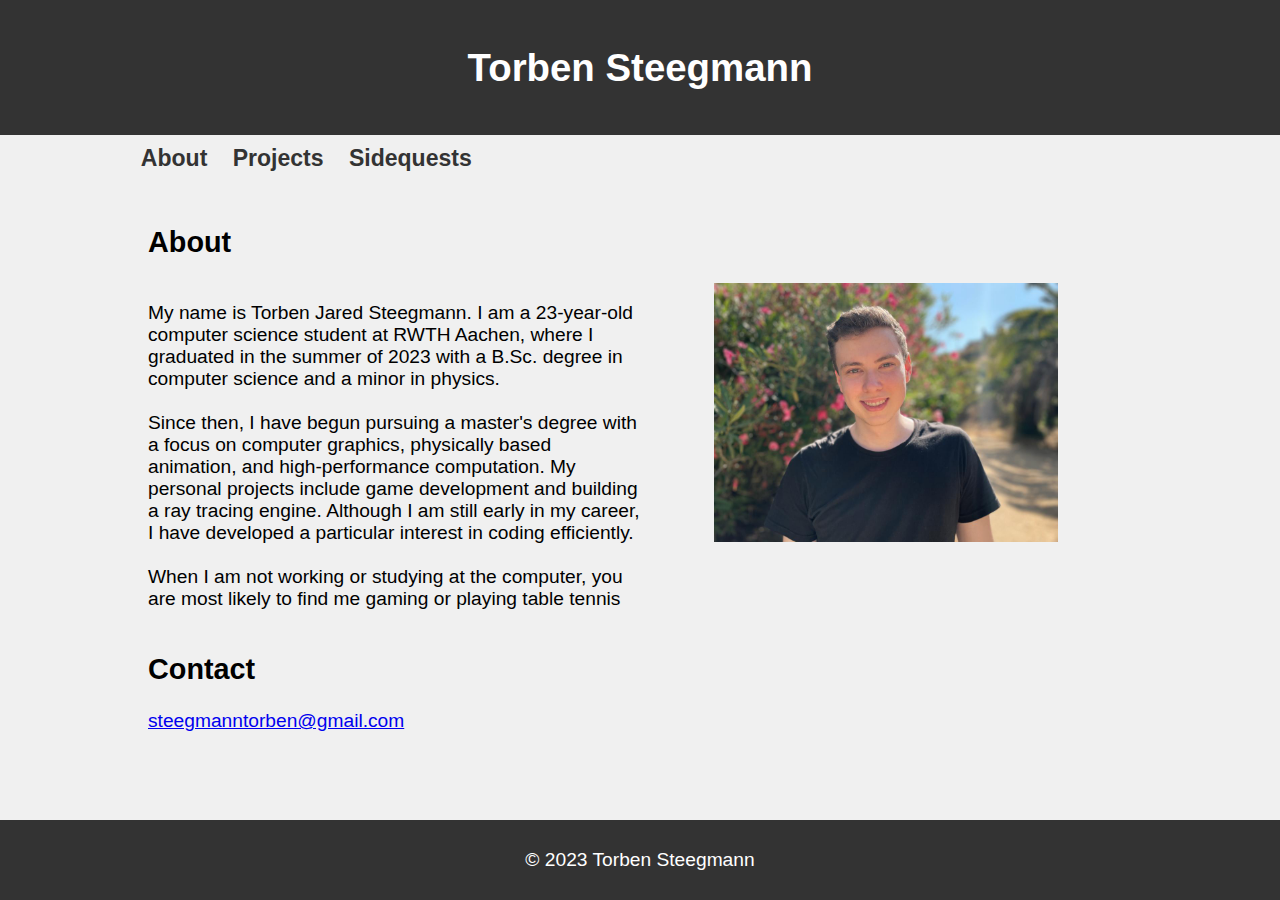
==== index.html @ ef26b57d "update 1" ====
<!DOCTYPE html>
<html lang="en">
<head>
    <meta charset="UTF-8">
    <meta name="viewport" content="width=device-width, initial-scale=1.0">
    <link rel="icon" href="images/logo.jpg" type="image/jpg">
    <link rel="stylesheet" href="style.css">
    <title>Torben Steegmann</title>
</head>
<body>
    <header>
        <h1>Torben Steegmann</h1>
    </header>
    <nav>
        <ul>
            <li><a href="index.html">About</a></li>
            <li><a href="projects/projects.html">Projects</a></li>
            <li><a href="sidequests/sidequests.html">Sidequests</a></li>
        </ul>
    </nav>

    <main>
        <h2>About</h2>
        <div class="about-content">
            <div class="about-details">
                <p>
                    My name is Torben Jared Steegmann. I am a 23-year-old computer science student at RWTH Aachen, where I graduated in the 
                    summer of 2023 with a B.Sc. degree in computer science and a minor in physics. <br> <br>

                    Since then, I have begun pursuing a master's degree with a focus on computer graphics, physically based animation, and 
                    high-performance computation. My personal projects include game development and building a ray tracing engine. Although 
                    I am still early in my career, I have developed a particular interest in coding efficiently. <br> <br>

                    When I am not working or studying at the computer, you are most likely to find me gaming or playing table tennis
                </p>
            </div>
            <div class="about-image">
                <img src="images/profile_picture.jpg" alt="Profile Picture">
            </div>
        </div>
        <h2>Contact</h2>
        <div>
            <a href="mailto:steegmanntorben@gmail.com">steegmanntorben@gmail.com</a>
        </div>
    </main>

    <footer>
        <p>&copy; 2023 Torben Steegmann</p>
    </footer>
</body>
</html>
---- style.css ----
/* Add your custom styles here */
body {
    font-family: Arial, sans-serif;
    font-size: larger;
    margin: 0;
    padding: 0;
    background-color: #f0f0f0;
    display: flex;
    flex-direction: column;
    min-height: 100vh;
}

header {
    background-color: #333;
    color: #fff;
    text-align: center;
    padding: 20px;
}

nav {
    padding: 10px 11%;
}

nav ul {
    list-style-type: none;
    margin: 0;
    padding: 0;
}

nav li {
    display: inline;
    margin-right: 20px;
}

nav a {
    text-decoration: none;
    color: #333;
    font-weight: bold;
    font-size: larger;
}

main {
    margin: 20px;
    flex: 1;
    padding: 0 10%;
    box-sizing: border-box;
}

section {
    background-color: #fff;
    padding: 20px;
    margin: 20px 0;
    border-radius: 5px;
}

footer {
    background-color: #333;
    color: #fff;
    text-align: center;
    padding: 10px;
}

.about {
    padding: 10px 20%; /* 20% padding on the left and right sides */
    box-sizing: border-box; /* Ensure the padding is included in the width */
}

.about-content {
    display: flex;
    flex-direction: row; /* Display the project details and image side by side */
}

.about-details {
    flex: 1; /* Takes up remaining horizontal space */
}

.about-image {
    flex: 1;
    text-align: center; /* Center-align the image within its container */
}

.about-image img {
    max-width: 70%;
    height: auto;
}


/*project listings*/
.project_lists {
    margin-top: 20px;
    margin-bottom: 20px;
    text-align: left;
    border: 1px solid #000;
    border-radius: 5px;
    margin-bottom:  4px;
}

.project_lists a {
    text-decoration: none;
    color: #333;
}

.project_lists_content {
    display: flex;
    align-items: center;
}

.project_lists img {
    max-width: 160px;
    margin-right: 20px; /* Add spacing between the image and the text */
    border-radius: 3px;
}

.project_lists_details {
    flex: 1;
}

.project_lists h3 {
    font-weight: bold;
}

.world_image{
    max-width: 200px;
}
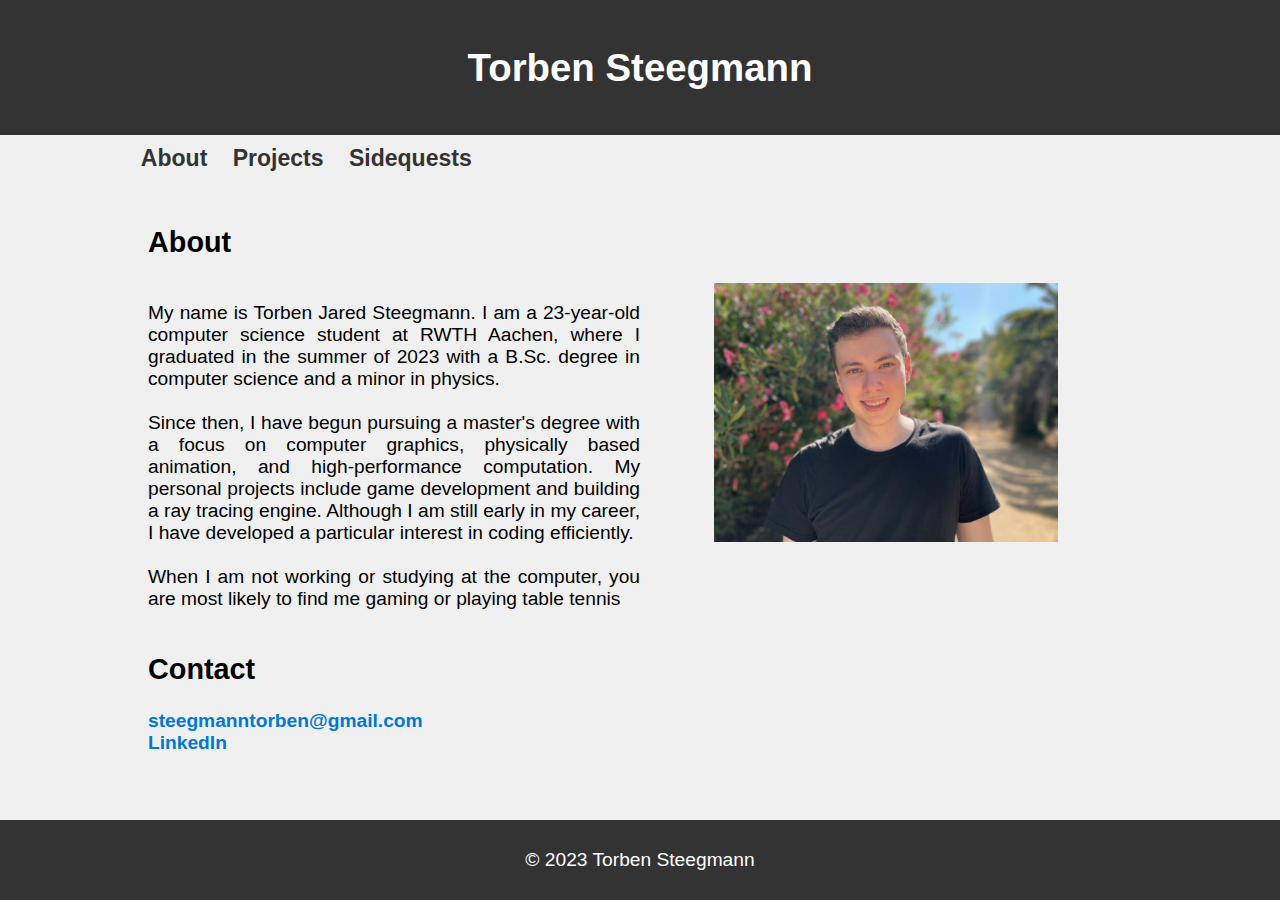
==== commit 16142172: "updated dead links and content" ====
--- a/index.html
+++ b/index.html
@@ -31,6 +31,8 @@
                     high-performance computation. My personal projects include game development and building a ray tracing engine. Although 
                     I am still early in my career, I have developed a particular interest in coding efficiently. <br> <br>
 
+
+
                     When I am not working or studying at the computer, you are most likely to find me gaming or playing table tennis
                 </p>
             </div>
@@ -40,7 +42,9 @@
         </div>
         <h2>Contact</h2>
         <div>
-            <a href="mailto:steegmanntorben@gmail.com">steegmanntorben@gmail.com</a>
+            <a href="mailto:steegmanntorben@gmail.com">steegmanntorben@gmail.com</a> <br>
+            <a href="https://www.linkedin.com/in/torben-steegmann-814a8122a/" target="_blank">LinkedIn</a>
+            
         </div>
     </main>
 
--- a/style.css
+++ b/style.css
@@ -2,6 +2,8 @@
 body {
     font-family: Arial, sans-serif;
     font-size: larger;
+    text-align: justify;
+    text-justify: inter-word;
     margin: 0;
     padding: 0;
     background-color: #f0f0f0;
@@ -107,6 +109,7 @@
 
 .project_lists img {
     max-width: 160px;
+    min-height: 115px;
     margin-right: 20px; /* Add spacing between the image and the text */
     border-radius: 3px;
 }
@@ -121,4 +124,16 @@
 
 .world_image{
     max-width: 200px;
+    max-height: 200px;
+}
+
+a {
+    text-decoration: none;
+    color: #0078d4; /* Change the color to your preference */
+    font-weight: bold;
+    transition: color 0.2s; /* Add a smooth color transition effect */
+}
+
+a:hover {
+    color: #004b91; /* Change the hover color to your preference */
 }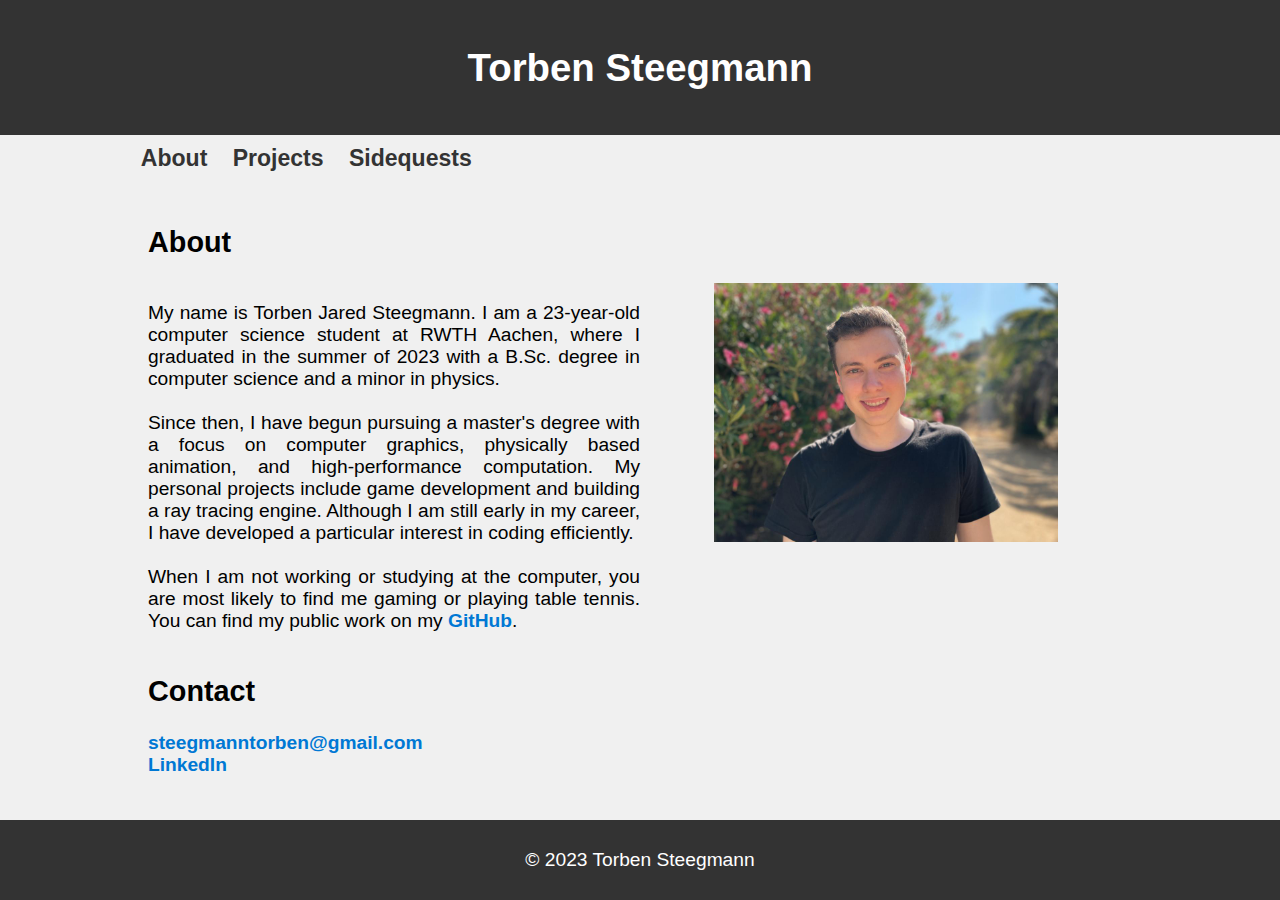
==== commit 8557f1cd: "added links to github" ====
--- a/index.html
+++ b/index.html
@@ -31,9 +31,9 @@
                     high-performance computation. My personal projects include game development and building a ray tracing engine. Although 
                     I am still early in my career, I have developed a particular interest in coding efficiently. <br> <br>
 
+                    When I am not working or studying at the computer, you are most likely to find me gaming or playing table tennis.
 
-
-                    When I am not working or studying at the computer, you are most likely to find me gaming or playing table tennis
+                    You can find my public work on my <a href="https://github.com/TorbenSteegmann" target="_blank">GitHub</a>.
                 </p>
             </div>
             <div class="about-image">
--- a/style.css
+++ b/style.css
@@ -136,4 +136,4 @@
 
 a:hover {
     color: #004b91; /* Change the hover color to your preference */
-}+}
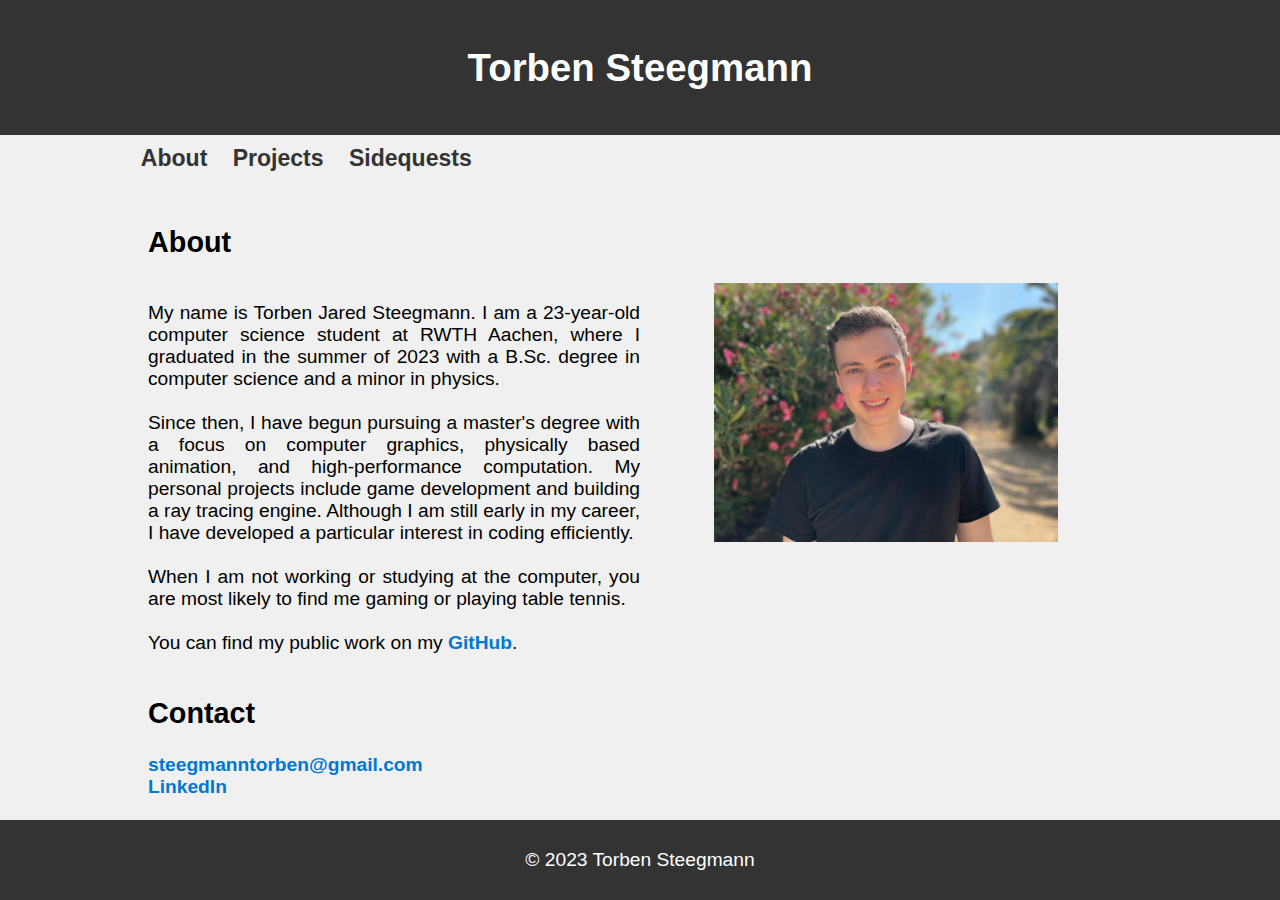
==== commit 30ef456d: "fixed paragraphs" ====
--- a/index.html
+++ b/index.html
@@ -31,7 +31,7 @@
                     high-performance computation. My personal projects include game development and building a ray tracing engine. Although 
                     I am still early in my career, I have developed a particular interest in coding efficiently. <br> <br>
 
-                    When I am not working or studying at the computer, you are most likely to find me gaming or playing table tennis.
+                    When I am not working or studying at the computer, you are most likely to find me gaming or playing table tennis. <br> <br>
 
                     You can find my public work on my <a href="https://github.com/TorbenSteegmann" target="_blank">GitHub</a>.
                 </p>
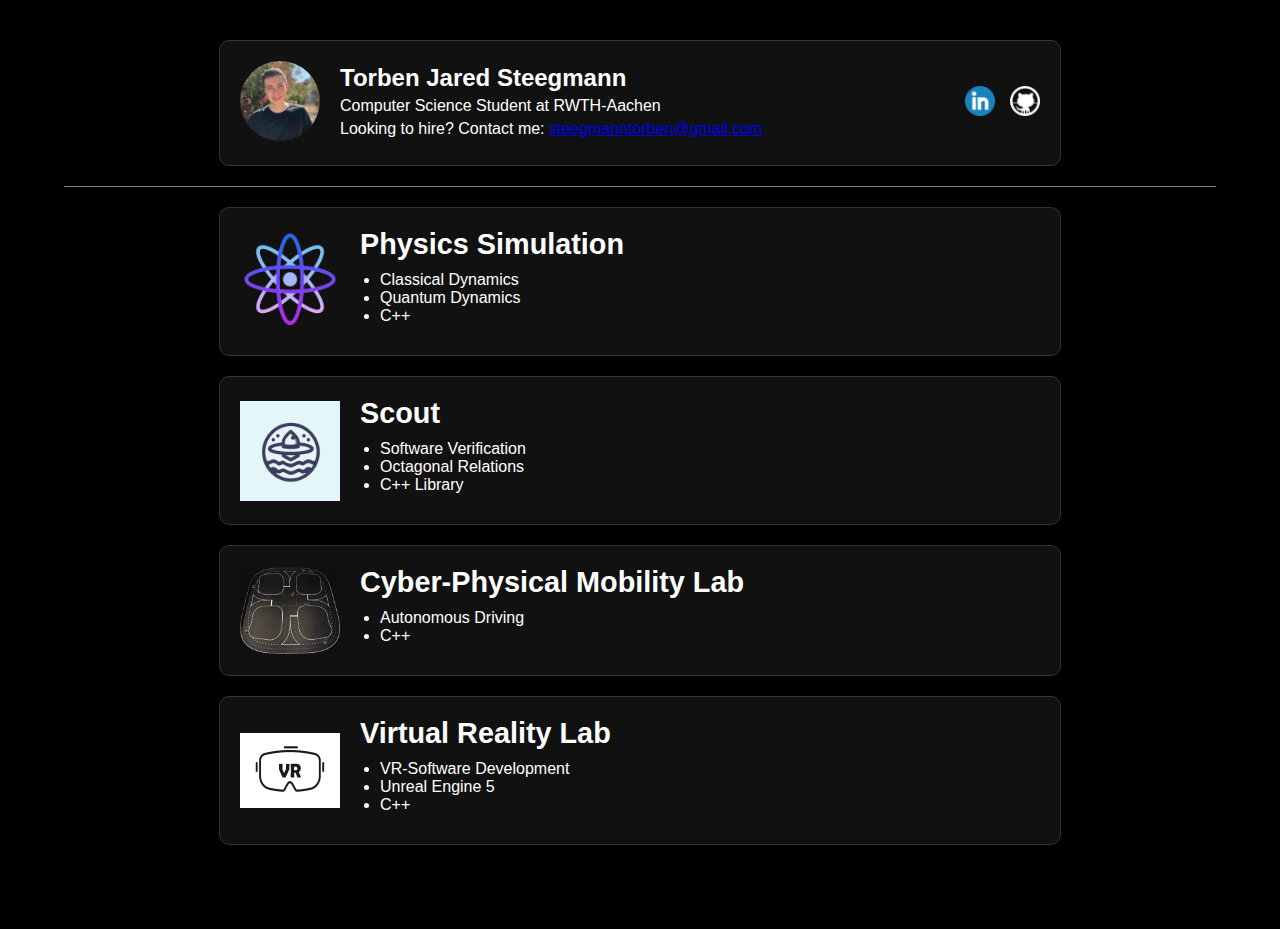
==== commit d01d1b93: "reworked website" ====
--- a/index.html
+++ b/index.html
@@ -3,53 +3,123 @@
 <head>
     <meta charset="UTF-8">
     <meta name="viewport" content="width=device-width, initial-scale=1.0">
-    <link rel="icon" href="images/logo.jpg" type="image/jpg">
-    <link rel="stylesheet" href="style.css">
-    <title>Torben Steegmann</title>
+    <link rel="icon" href="res/logo.jpg" type="image/jpg">
+    <link rel="stylesheet" type="text/css" href="style.css" />
+    <title>Portfolio</title>
+    
 </head>
 <body>
-    <header>
-        <h1>Torben Steegmann</h1>
-    </header>
-    <nav>
-        <ul>
-            <li><a href="index.html">About</a></li>
-            <li><a href="projects/projects.html">Projects</a></li>
-            <li><a href="sidequests/sidequests.html">Sidequests</a></li>
-        </ul>
-    </nav>
-
-    <main>
-        <h2>About</h2>
-        <div class="about-content">
-            <div class="about-details">
-                <p>
-                    My name is Torben Jared Steegmann. I am a 23-year-old computer science student at RWTH Aachen, where I graduated in the 
-                    summer of 2023 with a B.Sc. degree in computer science and a minor in physics. <br> <br>
-
-                    Since then, I have begun pursuing a master's degree with a focus on computer graphics, physically based animation, and 
-                    high-performance computation. My personal projects include game development and building a ray tracing engine. Although 
-                    I am still early in my career, I have developed a particular interest in coding efficiently. <br> <br>
-
-                    When I am not working or studying at the computer, you are most likely to find me gaming or playing table tennis. <br> <br>
-
-                    You can find my public work on my <a href="https://github.com/TorbenSteegmann" target="_blank">GitHub</a>.
-                </p>
+    <div class="container">
+        <!-- Header Section -->
+        <div class="profile-card">
+            <div class="profile-left">
+                <img src="res/profil.jpg" alt="Profile Picture" class="profile-img">
             </div>
-            <div class="about-image">
-                <img src="images/profile_picture.jpg" alt="Profile Picture">
+            <div class="profile-middle">
+                <h2>Torben Jared Steegmann</h2>
+                <p>Computer Science Student at RWTH-Aachen</p>
+                <p>Looking to hire? Contact me: <a href="mailto:steegmanntorben@gmail.com">steegmanntorben@gmail.com</a></p>
+            </div>
+            <div class="profile-right">
+                <a href="https://www.youtube.com" target="_blank">
+                    <img src="res/linkedin-logo.png" alt="LinkedIn">
+                </a>
+                <a href="https://github.com" target="_blank">
+                    <img src="res/github.png" alt="GitHub">
+                </a>
             </div>
         </div>
-        <h2>Contact</h2>
-        <div>
-            <a href="mailto:steegmanntorben@gmail.com">steegmanntorben@gmail.com</a> <br>
-            <a href="https://www.linkedin.com/in/torben-steegmann-814a8122a/" target="_blank">LinkedIn</a>
+
+        <!-- Separator -->
+        <div class="separator"></div>
+
+
+        <!-- Tabs Section -->
+        <div class="tabs">
+            <!-- Tab 0 -->
+            <div class="tab" onclick="toggleTab(this)">
+                <img src="res/physics-logo-7.jpg" alt="Tab Image 2">
+                <div>
+                    <h2>Physics Simulation</h2>
+                    <div class="bullets">
+                        <ul>
+                            <li>Classical Dynamics</li>
+                            <li>Quantum Dynamics</li>
+                            <li>C++</li>
+                        </ul>
+                    </div>
+                    <div class="tab-content">
+                        <p>Over the years I have written a lot of physics simulations. These range from fluids, over soft-bodies to quantum dynamics. You can find a selection of simulations on my GitHub <a href="https://github.com/TorbenSteegmann/computational_physics" target="_blank">here</a>.</p>
+                    </div>
+                </div>
+            </div>
+            <!-- Tab 1 -->
+            <div class="tab" onclick="toggleTab(this)">
+                <img src="res/scout_logo.jpg" alt="Tab Image 1">
+                <div>
+                    <h2>Scout</h2>
+                    <div class="bullets">
+                        <ul>
+                            <li>Software Verification</li>
+                            <li>Octagonal Relations</li>
+                            <li>C++ Library</li>
+                        </ul>
+                    </div>
+                    <div class="tab-content">
+                        <p>Scout is the product of my bachelor thesis. It is a library for accelerating octagonal relations for software verification. You can find a detailed description, the source code and the thesis on my GitHub <a href="https://github.com/TorbenSteegmann/Scout" target="_blank">here</a>.</p>
+                    </div>
+                </div>
+            </div>
+
+            <!-- Tab 2 -->
+            <div class="tab" onclick="toggleTab(this)">
+                <img src="res/cpm_track.jpg" alt="Tab Image 2">
+                <div>
+                    <h2>Cyber-Physical Mobility Lab</h2>
+                    <div class="bullets">
+                        <ul>
+                            <li>Autonomous Driving</li>
+                            <li>C++</li>
+                        </ul>
+                    </div>
+                    <div class="tab-content">
+                        <p>In this internship me and a small team developed an autonomous package delivery system. You can find detailed information on the project and the lab on their website <a href="https://cpm.embedded.rwth-aachen.de/" target="_blank">here</a>.</p>
+                    </div>
+                </div>
+            </div>
+
+            <!-- Add more tabs as needed -->
+             <!-- Tab 3 -->
+            <div class="tab" onclick="toggleTab(this)">
+                <img src="res/vr-logo.jpg" alt="Tab Image 2">
+                <div>
+                    <h2>Virtual Reality Lab</h2>
+                    <div class="bullets">
+                        <ul>
+                            <li>VR-Software Development</li>
+                            <li>Unreal Engine 5</li>
+                            <li>C++</li>
+                        </ul>
+                    </div>
+                    <div class="tab-content">
+                        <p>In this internship we developed a VR-Game in Unreal Engine 5.</p>
+                    </div>
+                </div>
+            </div>
+
+        </div>
+    </div>
+
+    <script>
+        function toggleTab(element) {
+            const isActive = element.classList.contains('active');
+            const tabs = document.querySelectorAll('.tab');
+            tabs.forEach(tab => tab.classList.remove('active'));
             
-        </div>
-    </main>
-
-    <footer>
-        <p>&copy; 2023 Torben Steegmann</p>
-    </footer>
+            if (!isActive) {
+                element.classList.add('active');
+            }
+        }
+    </script>
 </body>
-</html>+</html>
--- a/style.css
+++ b/style.css
@@ -1,139 +1,166 @@
-/* Add your custom styles here */
+
+/* General styles */
 body {
-    font-family: Arial, sans-serif;
-    font-size: larger;
-    text-align: justify;
-    text-justify: inter-word;
     margin: 0;
-    padding: 0;
-    background-color: #f0f0f0;
-    display: flex;
-    flex-direction: column;
-    min-height: 100vh;
+    font-family: 'Arial', sans-serif;
+    background-color: black;
+    color: white;
+    text-align: center;
 }
 
-header {
-    background-color: #333;
-    color: #fff;
-    text-align: center;
-    padding: 20px;
+.container {
+    max-width: 1200px;
+    margin: 0 auto;
+    padding: 0% 5% 5% 5%;
 }
 
-nav {
-    padding: 10px 11%;
+/* Header section */
+.social-icons {
+    display: flex;
+    margin-left: 20px;
 }
 
-nav ul {
-    list-style-type: none;
-    margin: 0;
-    padding: 0;
+.social-icons a {
+    margin-left: 10px;
 }
 
-nav li {
-    display: inline;
+.social-icons img {
+    width: 30px;
+    height: 30px;
+}
+
+.header .bullets {
+    margin-top: 10px;
+    text-align: left;
+}
+
+.header .bullets ul {
+    list-style-type: disc;
+    margin: 0;
+    padding-left: 20px;
+}
+
+.profile-card {
+    display: flex;
+    justify-content: space-between;
+    align-items: center;
+    padding: 20px;
+    border: 1px solid #333;
+    border-radius: 10px;
+    background-color: #111;
+    max-width: 800px;
+    margin: 40px auto 20px auto;
+}
+
+.profile-left {
+    flex: 0 0 auto;
+}
+
+.profile-img {
+    width: 80px;
+    height: 80px;
+    border-radius: 50%;
+    object-fit:cover;
+}
+
+.profile-middle {
+    flex-grow: 1;
+    text-align: left;
+    padding-left: 20px;
+}
+
+.profile-middle h2 {
+    margin: 0;
+    font-size: 1.5em;
+}
+
+.profile-middle p {
+    margin: 5px 0;
+}
+
+.profile-right {
+    flex: 0 0 auto;
+    display: flex;
+    gap: 15px;
+}
+
+.profile-right a img {
+    width: 30px;
+    height: 30px;
+    /*filter: invert(1);  Makes the icons white for dark mode */
+}
+
+/* Separator line */
+.separator {
+    width: 100%;
+    height: 1px;
+    background-color: grey;
+    margin: 1% 0;
+}
+
+/* Tabs section */
+.tabs {
+    margin-top: 20px;
+}
+
+.tab {
+    display: flex;
+    align-items: center;
+    cursor: pointer;
+    margin: 20px auto;
+    padding: 20px;
+    border: 1px solid #333;
+    border-radius: 10px;
+    max-width: 800px;
+    background-color: #111;
+    transition: background-color 0.3s;
+}
+
+.tab:hover {
+    background-color: #333;
+}
+
+.tab img {
+    width: 100px;
+    height: auto;
     margin-right: 20px;
 }
 
-nav a {
-    text-decoration: none;
-    color: #333;
-    font-weight: bold;
-    font-size: larger;
+.tab-content {
+    display: none;
+    text-align: left;
+    margin-top: 10px;
 }
 
-main {
-    margin: 20px;
-    flex: 1;
-    padding: 0 10%;
-    box-sizing: border-box;
+.tab.active .tab-content {
+    display: block;
 }
 
-section {
-    background-color: #fff;
-    padding: 20px;
-    margin: 20px 0;
-    border-radius: 5px;
+.tab h2 {
+    text-align: left;
+    font-size: 1.8em;
+    margin: 0;
 }
 
-footer {
-    background-color: #333;
-    color: #fff;
-    text-align: center;
-    padding: 10px;
+.tab .bullets ul {
+    text-align: left;
+    list-style-type: disc;
+    padding-left: 20px;
+    margin: 10px 0;
 }
 
-.about {
-    padding: 10px 20%; /* 20% padding on the left and right sides */
-    box-sizing: border-box; /* Ensure the padding is included in the width */
+/* Responsive adjustments */
+@media (max-width: 768px) {
+    .header {
+        flex-direction: column;
+    }
+
+    .header img {
+        margin-bottom: 20px;
+    }
+
+    .tab {
+        flex-direction: column;
+        align-items: flex-start;
+    }
 }
-
-.about-content {
-    display: flex;
-    flex-direction: row; /* Display the project details and image side by side */
-}
-
-.about-details {
-    flex: 1; /* Takes up remaining horizontal space */
-}
-
-.about-image {
-    flex: 1;
-    text-align: center; /* Center-align the image within its container */
-}
-
-.about-image img {
-    max-width: 70%;
-    height: auto;
-}
-
-
-/*project listings*/
-.project_lists {
-    margin-top: 20px;
-    margin-bottom: 20px;
-    text-align: left;
-    border: 1px solid #000;
-    border-radius: 5px;
-    margin-bottom:  4px;
-}
-
-.project_lists a {
-    text-decoration: none;
-    color: #333;
-}
-
-.project_lists_content {
-    display: flex;
-    align-items: center;
-}
-
-.project_lists img {
-    max-width: 160px;
-    min-height: 115px;
-    margin-right: 20px; /* Add spacing between the image and the text */
-    border-radius: 3px;
-}
-
-.project_lists_details {
-    flex: 1;
-}
-
-.project_lists h3 {
-    font-weight: bold;
-}
-
-.world_image{
-    max-width: 200px;
-    max-height: 200px;
-}
-
-a {
-    text-decoration: none;
-    color: #0078d4; /* Change the color to your preference */
-    font-weight: bold;
-    transition: color 0.2s; /* Add a smooth color transition effect */
-}
-
-a:hover {
-    color: #004b91; /* Change the hover color to your preference */
-}
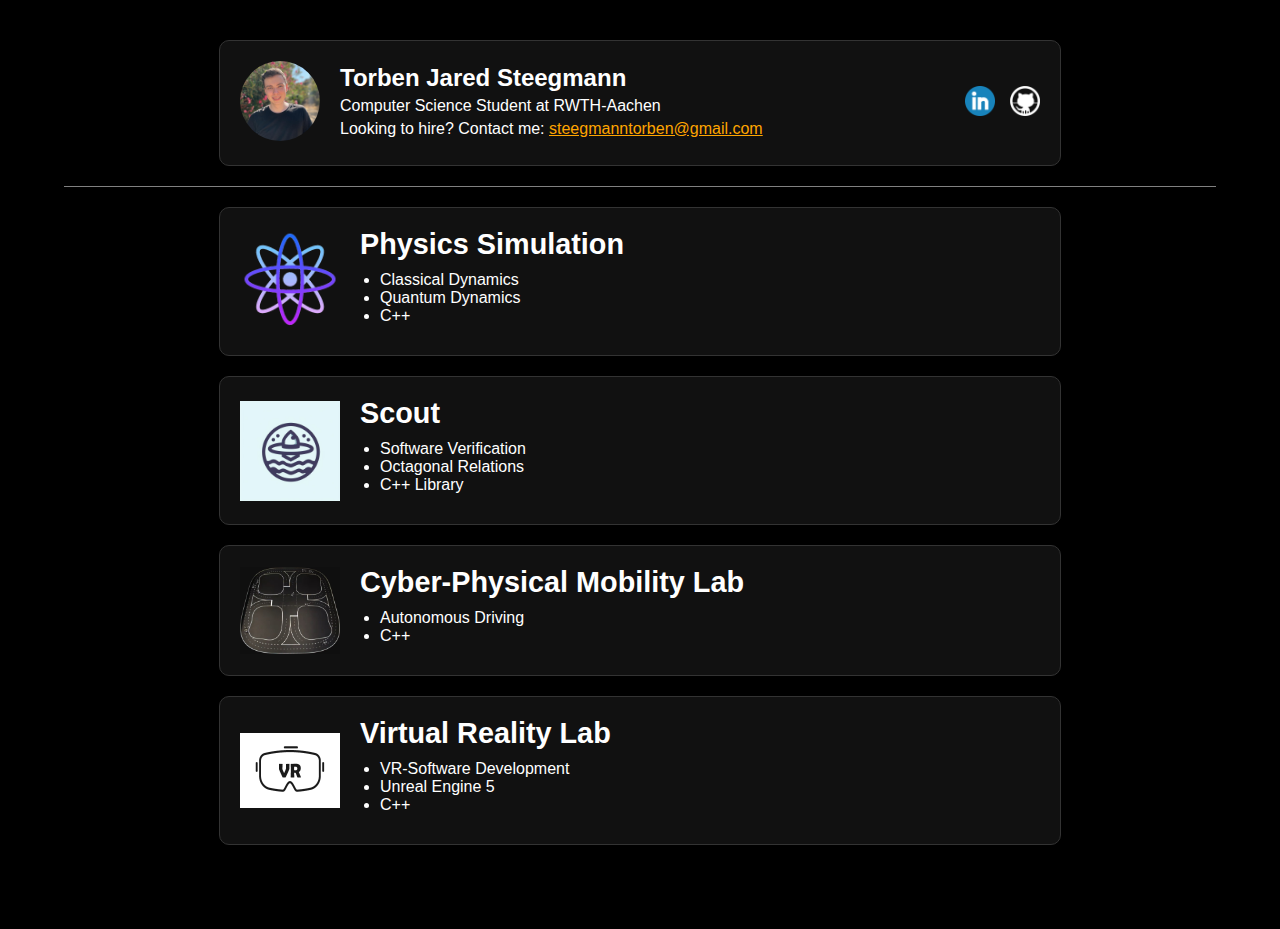
==== commit 16ac2c1c: "Refurbished links" ====
--- a/index.html
+++ b/index.html
@@ -21,10 +21,10 @@
                 <p>Looking to hire? Contact me: <a href="mailto:steegmanntorben@gmail.com">steegmanntorben@gmail.com</a></p>
             </div>
             <div class="profile-right">
-                <a href="https://www.youtube.com" target="_blank">
+                <a href="https://www.linkedin.com/in/torben-steegmann-814a8122a/" target="_blank">
                     <img src="res/linkedin-logo.png" alt="LinkedIn">
                 </a>
-                <a href="https://github.com" target="_blank">
+                <a href="https://github.com/TorbenSteegmann" target="_blank">
                     <img src="res/github.png" alt="GitHub">
                 </a>
             </div>
--- a/style.css
+++ b/style.css
@@ -27,17 +27,6 @@
 .social-icons img {
     width: 30px;
     height: 30px;
-}
-
-.header .bullets {
-    margin-top: 10px;
-    text-align: left;
-}
-
-.header .bullets ul {
-    list-style-type: disc;
-    margin: 0;
-    padding-left: 20px;
 }
 
 .profile-card {
@@ -76,6 +65,10 @@
 
 .profile-middle p {
     margin: 5px 0;
+}
+
+.profile-middle a { 
+    color:orange;
 }
 
 .profile-right {
@@ -164,3 +157,7 @@
         align-items: flex-start;
     }
 }
+
+a:visited { 
+    color:orange;
+}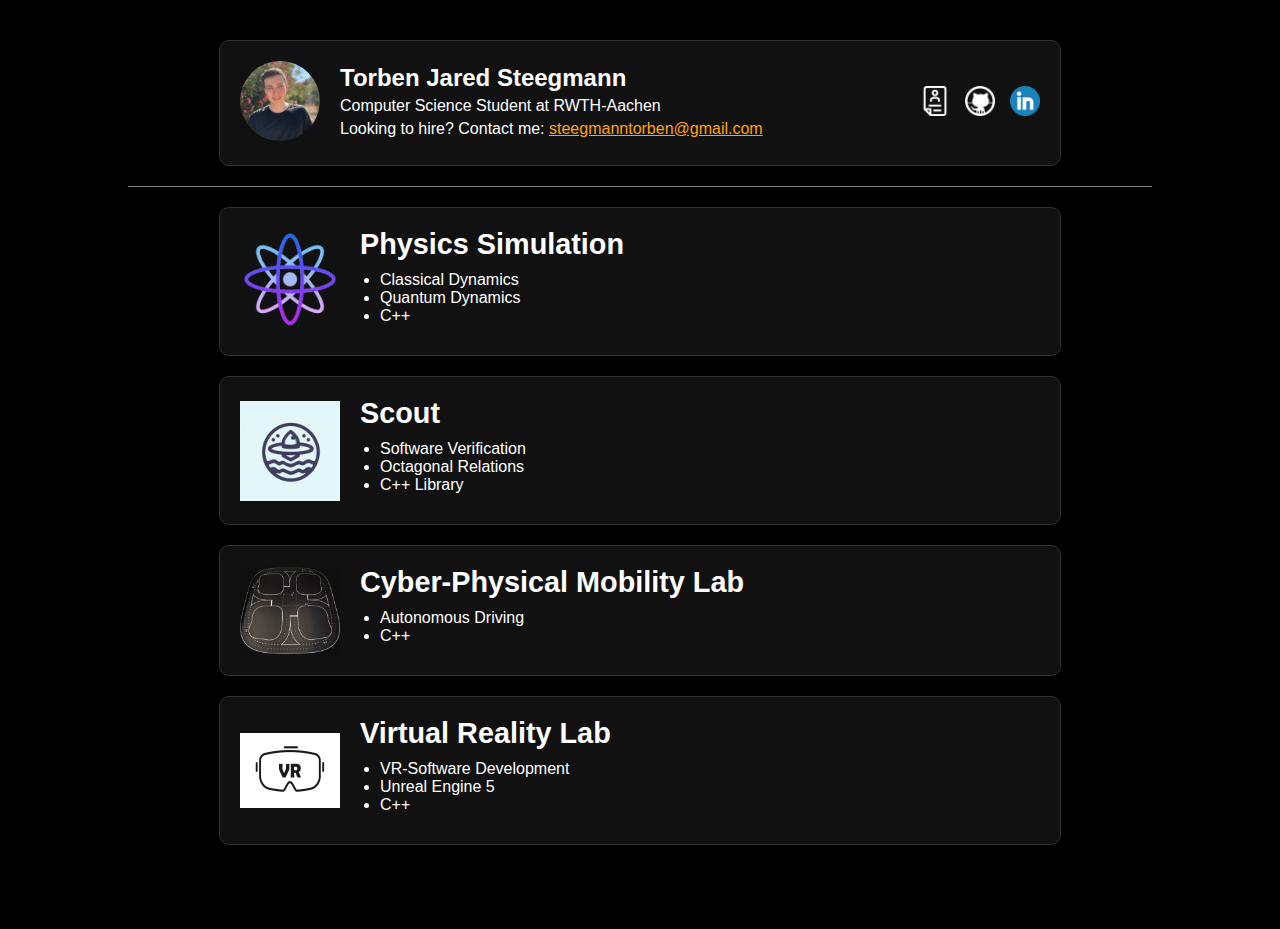
==== commit 3c4c8e71: "added profile description, screen responsivness, cv" ====
--- a/index.html
+++ b/index.html
@@ -11,25 +11,39 @@
 <body>
     <div class="container">
         <!-- Header Section -->
-        <div class="profile-card">
-            <div class="profile-left">
-                <img src="res/profil.jpg" alt="Profile Picture" class="profile-img">
+        <div class="profile" onclick="toggleTab(this)">
+            <div class="profile-card">
+                <div class="profile-left">
+                    <img src="res/profil.jpg" alt="Profile Picture" class="profile-img">
+                </div>
+                <div class="profile-middle">
+                    <h2>Torben Jared Steegmann</h2>
+                    <p>Computer Science Student at RWTH-Aachen</p>
+                    <p>Looking to hire? Contact me: <a href="mailto:steegmanntorben@gmail.com" onclick="event.stopPropagation()">steegmanntorben@gmail.com</a></p>
+                </div>
+                <div class="profile-right">
+                    <a class="cv_icon" href="https://raw.githubusercontent.com/TorbenSteegmann/Scout/refs/heads/main/Developing%20a%20Library%20for%20Accelerating%20Octagonal%20Relations.pdf" target="_blank" onclick="event.stopPropagation()">
+                        <img src="res/CV_Icon.png" alt="CV">
+                    </a>
+                    <a href="https://github.com/TorbenSteegmann" target="_blank" onclick="event.stopPropagation()">
+                        <img src="res/github.png" alt="GitHub">
+                    </a>
+                    <a href="https://www.linkedin.com/in/torben-steegmann-814a8122a/" target="_blank" onclick="event.stopPropagation()">
+                        <img src="res/linkedin-logo.png" alt="LinkedIn">
+                    </a>
+                </div>
             </div>
-            <div class="profile-middle">
-                <h2>Torben Jared Steegmann</h2>
-                <p>Computer Science Student at RWTH-Aachen</p>
-                <p>Looking to hire? Contact me: <a href="mailto:steegmanntorben@gmail.com">steegmanntorben@gmail.com</a></p>
-            </div>
-            <div class="profile-right">
-                <a href="https://www.linkedin.com/in/torben-steegmann-814a8122a/" target="_blank">
-                    <img src="res/linkedin-logo.png" alt="LinkedIn">
-                </a>
-                <a href="https://github.com/TorbenSteegmann" target="_blank">
-                    <img src="res/github.png" alt="GitHub">
-                </a>
+            <div class="tab-content">
+                <p>My name is Torben Jared Steegmann. I am a 24-year-old computer science student at RWTH Aachen, where I graduated in the summer of 2023 with a B.Sc. degree in computer science and a minor in physics. <br> <br>
+
+                    Since then, I have begun pursuing a master's degree with a focus on computer graphics, physically based animation, and high-performance computation. My personal projects include game development and physics simulations. I have also developed a particular interest in coding efficiently. <br> <br>
+                    
+                    When I am not working or studying at the computer, you are most likely to find me gaming or playing table tennis. <br> <br> 
+                
+                    On this website, you can find links to my <a href="https://github.com/TorbenSteegmann" target="_blank" onclick="event.stopPropagation()">CV</a>, <a href="https://github.com/TorbenSteegmann" target="_blank" onclick="event.stopPropagation()">GitHub</a> and <a href="https://www.linkedin.com/in/torben-steegmann-814a8122a/" target="_blank" onclick="event.stopPropagation()">LinkedIn</a>, as well as brief summaries of my work experience.
+                </p>
             </div>
         </div>
-
         <!-- Separator -->
         <div class="separator"></div>
 
@@ -49,7 +63,7 @@
                         </ul>
                     </div>
                     <div class="tab-content">
-                        <p>Over the years I have written a lot of physics simulations. These range from fluids, over soft-bodies to quantum dynamics. You can find a selection of simulations on my GitHub <a href="https://github.com/TorbenSteegmann/computational_physics" target="_blank">here</a>.</p>
+                        <p>Over the years, I have written numerous physics simulations, ranging from fluid dynamics and soft-body physics to quantum dynamics. A selection of these simulations can be found on my GitHub <a href="https://github.com/TorbenSteegmann/computational_physics" target="_blank" onclick="event.stopPropagation()">here</a>.</p>
                     </div>
                 </div>
             </div>
@@ -66,7 +80,7 @@
                         </ul>
                     </div>
                     <div class="tab-content">
-                        <p>Scout is the product of my bachelor thesis. It is a library for accelerating octagonal relations for software verification. You can find a detailed description, the source code and the thesis on my GitHub <a href="https://github.com/TorbenSteegmann/Scout" target="_blank">here</a>.</p>
+                        <p>Scout is the result of my bachelor's thesis. It is a library designed to accelerate octagonal relations for software verification. A detailed description, the source code, and the thesis can be found on my GitHub <a href="https://github.com/TorbenSteegmann/Scout" target="_blank" onclick="event.stopPropagation()">here</a>.</p>
                     </div>
                 </div>
             </div>
@@ -83,7 +97,7 @@
                         </ul>
                     </div>
                     <div class="tab-content">
-                        <p>In this internship me and a small team developed an autonomous package delivery system. You can find detailed information on the project and the lab on their website <a href="https://cpm.embedded.rwth-aachen.de/" target="_blank">here</a>.</p>
+                        <p>During this internship, a small team and I developed an autonomous package delivery system. Detailed information about the project and the lab can be found <a href="https://cpm.embedded.rwth-aachen.de/" target="_blank" onclick="event.stopPropagation()">here</a>.</p>
                     </div>
                 </div>
             </div>
@@ -102,7 +116,7 @@
                         </ul>
                     </div>
                     <div class="tab-content">
-                        <p>In this internship we developed a VR-Game in Unreal Engine 5.</p>
+                        <p>During this internship, we developed a VR game using Unreal Engine 5.</p>
                     </div>
                 </div>
             </div>
@@ -111,13 +125,19 @@
     </div>
 
     <script>
-        function toggleTab(element) {
+        function toggleTab(element) 
+        {
             const isActive = element.classList.contains('active');
             const tabs = document.querySelectorAll('.tab');
-            tabs.forEach(tab => tab.classList.remove('active'));
+            //tabs.forEach(tab => tab.classList.remove('active'));
             
-            if (!isActive) {
+            if (!isActive) 
+            {
                 element.classList.add('active');
+            }
+            else 
+            {
+                element.classList.remove('active');
             }
         }
     </script>
--- a/style.css
+++ b/style.css
@@ -7,6 +7,15 @@
     color: white;
     text-align: center;
 }
+a {
+    color: orange;
+}
+
+a:visited { 
+    color:orange;
+}
+
+
 
 .container {
     max-width: 1200px;
@@ -29,16 +38,37 @@
     height: 30px;
 }
 
-.profile-card {
-    display: flex;
-    justify-content: space-between;
-    align-items: center;
+.profile
+{
+    display:grid;
     padding: 20px;
     border: 1px solid #333;
     border-radius: 10px;
     background-color: #111;
     max-width: 800px;
     margin: 40px auto 20px auto;
+    transition: background-color 0.3s;
+}
+
+.profile-card {
+    display: flex;
+    justify-content: space-between;
+    align-items: center;
+    cursor: pointer;
+    
+}
+.profile:hover {
+    background-color: #333;
+}
+
+.tab-content {
+    display: none;
+    text-align: left;
+    margin-top: 10px;
+}
+
+.profile.active .tab-content {
+    display: block;
 }
 
 .profile-left {
@@ -77,10 +107,14 @@
     gap: 15px;
 }
 
-.profile-right a img {
+.profile-right a img 
+{
     width: 30px;
     height: 30px;
-    /*filter: invert(1);  Makes the icons white for dark mode */
+}
+.cv_icon 
+{
+    filter: invert(1);
 }
 
 /* Separator line */
@@ -121,7 +155,8 @@
 
 .tab-content {
     display: none;
-    text-align: left;
+    text-align: justify;
+    text-justify: inter-word;
     margin-top: 10px;
 }
 
@@ -142,22 +177,106 @@
     margin: 10px 0;
 }
 
-/* Responsive adjustments */
-@media (max-width: 768px) {
-    .header {
-        flex-direction: column;
-    }
-
-    .header img {
-        margin-bottom: 20px;
+@media(max-width: 3900px)
+{
+    .container {
+        width: 40%;
+        max-width: 1200px; /* Maintain a consistent maximum width */
+        margin: 0 auto; /* This centers the container */
+        transform: scale(2.5); /* Use transform for scaling */
+        padding: 0;
+        overflow-x: hidden;
+        transform-origin: top center; /* Ensures content remains centered */
+    }
+}
+
+@media(max-width: 2000px)
+{
+    .container {
+        max-width: 1200px;
+        width: 80%;
+        margin: 0 auto;
+        padding: 0% 5% 5% 5%;
+        transform: none;
+    }
+}
+
+/* Further adjustments for very small screens (e.g., phones) */
+@media (max-width: 514px) {
+    .container {
+        width: 80%;
+        max-width: 1200px;
+        margin: 0 auto;
+        padding: 0% 5% 5% 5%;
+        transform: none;
+    }
+
+    .profile-card
+    {
+        display:grid;
+        
+    }
+    .profile-middle
+    {
+        padding: 0;
+        display:block;
+        align-content:center;
+        text-align: center;
+    }
+    .profile-right
+    {
+        display: block;
+    }
+    .profile-right a
+    {
+        color: transparent;
+        padding-left: 10%;
+        padding-right: 10%;
+    }
+
+    .tab-content
+    {
+        text-align: justify;
+        text-align-last: center;
     }
 
     .tab {
-        flex-direction: column;
-        align-items: flex-start;
-    }
-}
-
-a:visited { 
-    color:orange;
-}+        display: block;
+        align-content: center;
+        text-align: center;
+        padding: 10px 5px; /* Reduce overall padding for very small devices */
+    }
+
+    .tab h2
+    {
+        font-size: 1.3em; /* Further reduce headline font size */
+        padding: 0;
+        margin: 0;
+        text-align: center;
+    }
+
+    .tab .bullets ul
+    {
+        padding: 0;
+        margin: 0;
+        align-content: center;
+        text-align: center;
+        list-style-type: none;
+    }
+
+    .tab ul {
+        font-size: 0.9em; /* Reduce font size slightly for better fit */
+    }
+
+    .tab img {
+        padding: 0;
+        margin: 0;
+    };
+
+
+
+}
+
+
+
+
